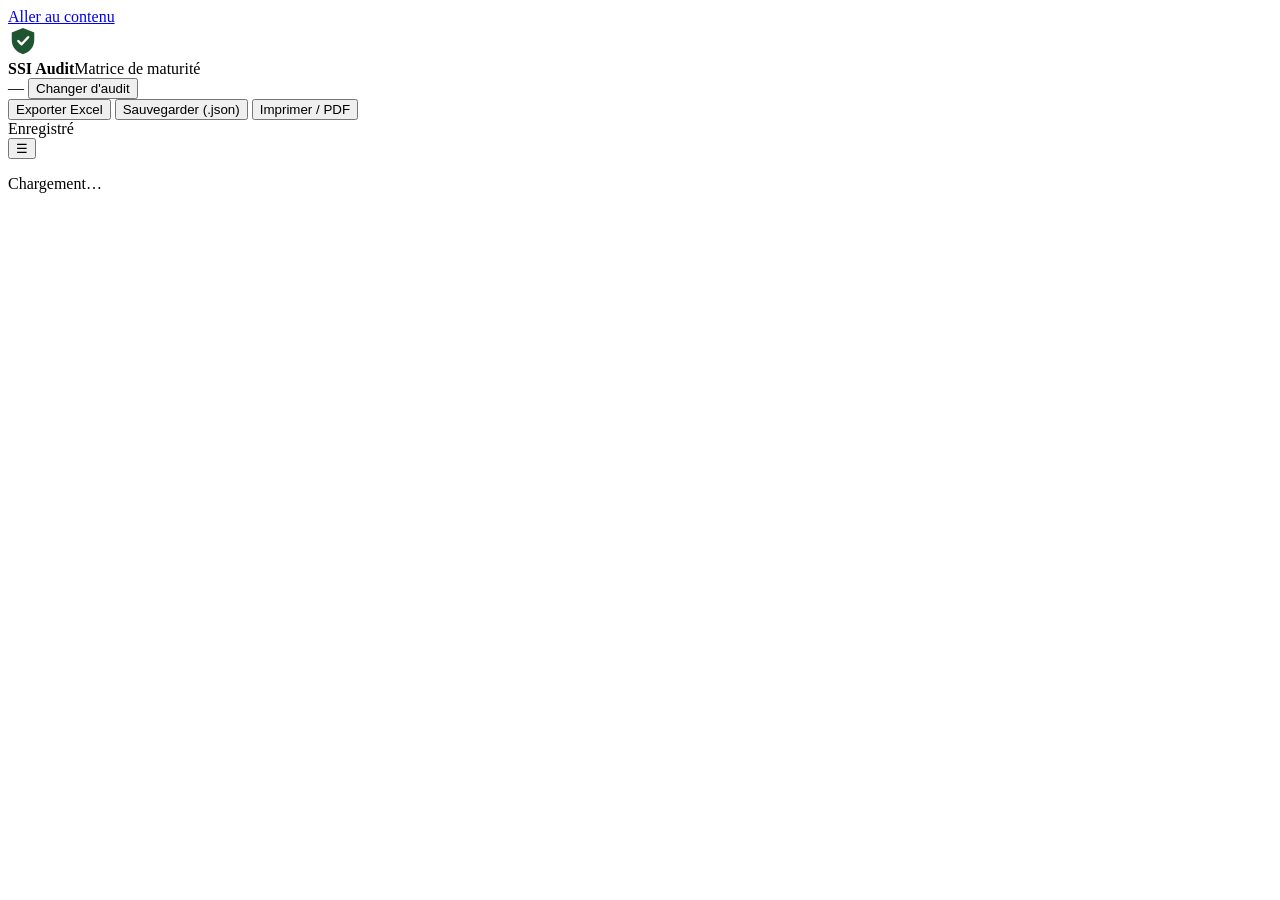
==== index.html @ 277ca310 "Ajout des fichiers contenant l'outil - v1.0" ====
<!DOCTYPE html>
<html lang="fr">
<head>
  <meta charset="utf-8">
  <meta name="viewport" content="width=device-width, initial-scale=1">
  <title>SSI Audit · Matrice de maturité ANSSI / CIS</title>
  <meta name="description" content="Outil d'audit de maturité de la sécurité des systèmes d'information : guide d'hygiène ANSSI, guide CIS Télétravail, échelle COBIT 2019, plan d'action et KPI interactifs.">
  <meta http-equiv="Content-Security-Policy" content="default-src 'self'; script-src 'self'; style-src 'self' 'unsafe-inline'; img-src 'self' data:; connect-src 'self'; font-src 'self'; object-src 'none'; base-uri 'self'; form-action 'self'">
  <meta name="referrer" content="strict-origin-when-cross-origin">
  <link rel="icon" href="assets/img/favicon.svg" type="image/svg+xml">
  <link rel="stylesheet" href="assets/css/style.css">
</head>
<body>
  <a class="skip" href="#main">Aller au contenu</a>
  <aside class="sidebar" aria-label="Navigation principale">
    <div class="brand">
      <svg viewBox="0 0 32 32" width="30" height="30" aria-hidden="true"><path d="M16 2 4 7v8c0 7.5 5.1 13.4 12 15 6.9-1.6 12-7.5 12-15V7z" fill="#1E5631"/><path d="m11 16 3.5 3.5L21.5 12" fill="none" stroke="#fff" stroke-width="2.6" stroke-linecap="round" stroke-linejoin="round"/></svg>
      <div><b>SSI Audit</b><span>Matrice de maturité</span></div>
    </div>
    <div class="current-audit">
      <span id="audit-name">—</span>
      <small id="audit-sub"></small>
      <button class="link" id="btn-audits">Changer d'audit</button>
    </div>
    <nav id="nav"></nav>
    <div class="side-foot">
      <button class="btn block" id="btn-xlsx" data-need-audit>Exporter Excel</button>
      <button class="btn block" id="btn-json" data-need-audit>Sauvegarder (.json)</button>
      <button class="btn block ghost" id="btn-print" data-need-audit>Imprimer / PDF</button>
      <a class="btn block ghost" id="btn-logout" href="login.php?logout=1" hidden>Se déconnecter</a>
      <div class="status"><span id="mode-badge" class="mode"></span><span id="save-state" class="save" data-state="ok">Enregistré</span></div>
    </div>
  </aside>
  <button class="menu-toggle" id="menu-toggle" aria-label="Menu">☰</button>
  <div id="local-banner" class="local-banner" role="note" hidden>
    <span class="lb-ico" aria-hidden="true">🔒</span>
    <p><b>Mode démo : vos données restent dans votre navigateur.</b> Rien n'est envoyé sur Internet. Exportez vos audits en JSON pour les conserver (vider le cache les efface). N'utilisez pas de données réelles sensibles sur un poste partagé.</p>
    <button class="icon-btn" id="lb-close" aria-label="Masquer ce message">✕</button>
  </div>
  <main id="main" class="main" tabindex="-1"><p class="loading">Chargement…</p></main>

  <div id="scrim" class="scrim"></div>
  <aside id="drawer" class="drawer" aria-hidden="true" aria-label="Fiche du point de contrôle"></aside>

  <dialog id="modal" class="modal">
    <div class="modal-head"><h2 id="modal-title"></h2></div>
    <div id="modal-body" class="modal-body"></div>
    <div id="modal-foot" class="modal-foot"></div>
  </dialog>
  <div id="toasts" class="toasts" role="status" aria-live="polite"></div>

  <noscript><p class="noscript">Cette application nécessite JavaScript.</p></noscript>
  <script src="assets/vendor/chart.umd.min.js"></script>
  <script src="assets/data/catalog.js"></script>
  <script src="assets/data/demo-globalgreen.js"></script>
  <script src="assets/data/questions.js"></script>
  <script src="assets/js/calc.js"></script>
  <script src="assets/js/qshared.js"></script>
  <script src="assets/js/xlsx-lite.js"></script>
  <script src="assets/js/store.js"></script>
  <script src="assets/js/app.js"></script>
</body>
</html>
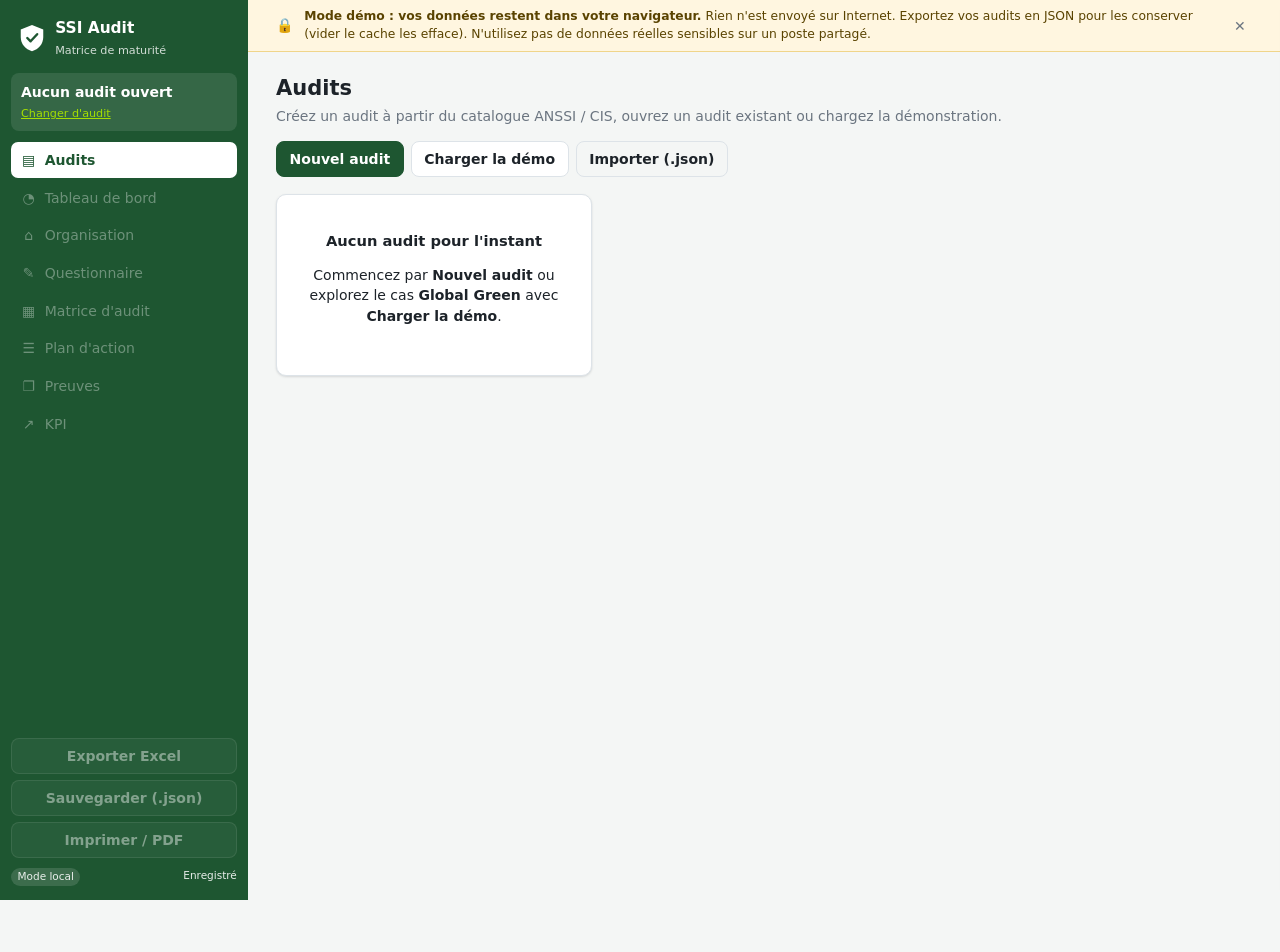
==== commit db3ffb5f: "Démo et catalogue issus de la matrice Global Green v1.3, export au format de la matrice - Démonstrat" ====
--- a/index.html
+++ b/index.html
@@ -51,12 +51,14 @@
 
   <noscript><p class="noscript">Cette application nécessite JavaScript.</p></noscript>
   <script src="assets/vendor/chart.umd.min.js"></script>
+  <script src="assets/data/catalog-data.js"></script>
   <script src="assets/data/catalog.js"></script>
   <script src="assets/data/demo-globalgreen.js"></script>
   <script src="assets/data/questions.js"></script>
   <script src="assets/js/calc.js"></script>
   <script src="assets/js/qshared.js"></script>
   <script src="assets/js/xlsx-lite.js"></script>
+  <script src="assets/js/export-xlsx.js"></script>
   <script src="assets/js/store.js"></script>
   <script src="assets/js/app.js"></script>
 </body>
--- a/assets/css/style.css
+++ b/assets/css/style.css
@@ -0,0 +1,269 @@
+/* SSI Audit — Feuille de style */
+:root {
+  --green: #1E5631; --green-2: #4C9A2A; --green-soft: #E8F1EA; --lime: #A4DE02;
+  --ink: #1D2329; --ink-2: #4A5560; --muted: #6B7580; --line: #DDE3E8; --bg: #F4F6F5; --card: #FFFFFF;
+  --red: #B3261E; --orange: #E07A1F; --yellow: #D4A017; --blue: #2F6690;
+  --radius: 10px; --shadow: 0 1px 2px rgba(16,24,40,.06), 0 1px 3px rgba(16,24,40,.08);
+  --side: 248px;
+  font-family: system-ui, -apple-system, "Segoe UI", Roboto, "Helvetica Neue", Arial, sans-serif;
+  color: var(--ink); font-size: 14px; line-height: 1.45;
+}
+@media (prefers-color-scheme: dark) {
+  :root { --ink: #E6EAED; --ink-2: #B9C2CA; --muted: #8F9AA4; --line: #2D363E; --bg: #12171B; --card: #1A2126; --green-soft: #1C2E22; }
+}
+* { box-sizing: border-box; }
+[hidden] { display: none !important; }
+html, body { margin: 0; background: var(--bg); color: var(--ink); }
+a { color: var(--green-2); }
+h1 { font-size: 1.5rem; margin: 0 0 .2rem; }
+h2 { font-size: 1.05rem; margin: 0 0 .75rem; }
+h3 { font-size: .95rem; margin: 1.2rem 0 .5rem; color: var(--green-2); text-transform: uppercase; letter-spacing: .04em; }
+code { background: var(--green-soft); padding: 0 .3em; border-radius: 4px; }
+.muted { color: var(--muted); }
+.small { font-size: .85em; }
+.block { display: block; }
+.center { text-align: center; }
+.mono { font-family: ui-monospace, SFMono-Regular, Menlo, Consolas, monospace; font-size: .85em; white-space: nowrap; }
+.skip { position: absolute; left: -999px; }
+.skip:focus { left: 8px; top: 8px; z-index: 100; background: var(--card); padding: .5rem 1rem; }
+.loading { color: var(--muted); padding: 2rem; }
+.noscript { padding: 2rem; text-align: center; }
+
+/* Boutons */
+.btn { display: inline-flex; align-items: center; justify-content: center; gap: .35rem; font: inherit; font-weight: 600; padding: .5rem .9rem; border-radius: 8px; border: 1px solid var(--line); background: var(--card); color: var(--ink); cursor: pointer; text-decoration: none; white-space: nowrap; }
+.btn:hover { border-color: var(--green-2); }
+.btn:disabled { opacity: .45; cursor: not-allowed; }
+.btn.primary { background: var(--green); border-color: var(--green); color: #fff; }
+.btn.primary:hover { background: #17452A; }
+.btn.ghost { background: transparent; }
+.btn.danger { color: var(--red); }
+.btn.sm { padding: .3rem .6rem; font-size: .85rem; }
+.btn.block { display: flex; width: 100%; }
+.link { background: none; border: 0; padding: 0; font: inherit; color: var(--green-2); cursor: pointer; text-decoration: underline; text-align: left; }
+.icon-btn { background: none; border: 0; cursor: pointer; color: var(--muted); font-size: 1rem; padding: .25rem .45rem; border-radius: 6px; }
+.icon-btn:hover { background: var(--green-soft); color: var(--red); }
+:focus-visible { outline: 2px solid var(--green-2); outline-offset: 2px; }
+
+/* Mise en page */
+.sidebar { position: fixed; inset: 0 auto 0 0; width: var(--side); background: var(--green); color: #fff; display: flex; flex-direction: column; padding: 1rem .8rem; overflow-y: auto; z-index: 30; }
+.brand { display: flex; gap: .6rem; align-items: center; padding: .2rem .4rem 1rem; }
+.brand svg path:first-child { fill: #fff; }
+.brand svg path:last-child { stroke: var(--green); }
+.brand b { display: block; font-size: 1.1rem; }
+.brand span { font-size: .8rem; opacity: .8; }
+.current-audit { background: rgba(255,255,255,.1); border-radius: 8px; padding: .6rem .7rem; margin-bottom: .8rem; }
+.current-audit span { display: block; font-weight: 700; overflow: hidden; text-overflow: ellipsis; white-space: nowrap; }
+.current-audit small { display: block; opacity: .8; font-size: .8rem; }
+.current-audit .link { color: var(--lime); font-size: .8rem; margin-top: .3rem; }
+#nav { display: flex; flex-direction: column; gap: 2px; }
+#nav a { display: flex; gap: .6rem; align-items: center; color: #fff; text-decoration: none; padding: .55rem .7rem; border-radius: 7px; opacity: .88; }
+#nav a span { width: 1.1rem; text-align: center; }
+#nav a:hover { background: rgba(255,255,255,.1); opacity: 1; }
+#nav a.active { background: #fff; color: var(--green); opacity: 1; font-weight: 700; }
+#nav a.disabled { opacity: .35; pointer-events: none; }
+.side-foot { margin-top: auto; display: flex; flex-direction: column; gap: .4rem; padding-top: 1rem; }
+.side-foot .btn { background: rgba(255,255,255,.1); border-color: rgba(255,255,255,.2); color: #fff; }
+.side-foot .btn:hover { background: rgba(255,255,255,.2); }
+.status { display: flex; justify-content: space-between; font-size: .75rem; margin-top: .3rem; opacity: .9; }
+.mode { background: rgba(255,255,255,.15); padding: .1rem .45rem; border-radius: 99px; }
+.save[data-state=pending] { color: var(--lime); }
+.save[data-state=err] { color: #FFB4AB; }
+.menu-toggle { display: none; }
+.main { margin-left: var(--side); padding: 1.5rem 2rem 3rem; min-height: 100vh; outline: none; max-width: calc(1500px + var(--side)); }
+.local-banner { margin-left: var(--side); display: flex; gap: .8rem; align-items: center; background: #FFF6E0; color: #5A4300; border-bottom: 1px solid #F0D58A; padding: .55rem 2rem; }
+.local-banner p { margin: 0; flex: 1; font-size: .88rem; }
+.local-banner[hidden] { display: none; }
+
+.view-head { display: flex; justify-content: space-between; align-items: flex-end; gap: 1rem; flex-wrap: wrap; margin-bottom: 1.2rem; }
+.view-head p { margin: 0; }
+.actions, .row-actions { display: flex; gap: .5rem; flex-wrap: wrap; }
+.card { background: var(--card); border: 1px solid var(--line); border-radius: var(--radius); padding: 1.1rem 1.2rem; box-shadow: var(--shadow); margin-bottom: 1rem; }
+.card.err { border-color: var(--red); color: var(--red); }
+.card.note, .note { background: var(--green-soft); border-color: transparent; }
+.card-head { display: flex; justify-content: space-between; align-items: center; gap: 1rem; margin-bottom: .6rem; }
+.card-head h2 { margin: 0; }
+.cards { display: grid; grid-template-columns: repeat(auto-fill, minmax(280px, 1fr)); gap: 1rem; }
+.audit-card.current { border-color: var(--green-2); box-shadow: 0 0 0 2px var(--green-soft); }
+.audit-card h2 { margin-bottom: .2rem; }
+.empty { text-align: center; padding: 2.5rem 1.5rem; }
+.empty .steps { text-align: left; max-width: 640px; margin: 1rem auto; }
+.grid2 { display: grid; grid-template-columns: repeat(2, minmax(0, 1fr)); gap: 1rem; }
+.grid2 > .card { margin-bottom: 0; }
+.grid2 + .card, .grid2 + .table-wrap { margin-top: 1rem; }
+.wide { grid-column: 1 / -1; }
+.tiles { display: grid; grid-template-columns: repeat(auto-fit, minmax(170px, 1fr)); gap: 1rem; margin-bottom: 1rem; }
+.tile { background: var(--card); border: 1px solid var(--line); border-left: 4px solid var(--green-2); border-radius: var(--radius); padding: .8rem 1rem; box-shadow: var(--shadow); }
+.tile span { display: block; color: var(--muted); font-size: .8rem; text-transform: uppercase; letter-spacing: .03em; }
+.tile b { display: block; font-size: 1.7rem; margin: .1rem 0; }
+.tile b small { font-size: .9rem; color: var(--muted); font-weight: 400; }
+.tile > small { color: var(--muted); font-size: .8rem; }
+.chart { position: relative; height: 260px; }
+.chart.tall { height: 360px; }
+.chart canvas { cursor: pointer; }
+
+/* Tableaux */
+.table-wrap { overflow-x: auto; }
+.table { width: 100%; border-collapse: collapse; font-size: .9rem; }
+.table th { text-align: left; font-size: .75rem; text-transform: uppercase; letter-spacing: .03em; color: var(--muted); border-bottom: 2px solid var(--line); padding: .5rem .5rem; white-space: nowrap; }
+.table td { border-bottom: 1px solid var(--line); padding: .45rem .5rem; vertical-align: top; }
+.table tr.clickable { cursor: pointer; }
+.table tr.clickable:hover td { background: var(--green-soft); }
+.table tr.excluded td { opacity: .5; }
+.table input, .table select { font: inherit; padding: .25rem .4rem; border: 1px solid var(--line); border-radius: 6px; background: var(--card); color: var(--ink); }
+.table input.full, .table textarea.full { width: 100%; min-width: 160px; font: inherit; }
+.table input.num { width: 6rem; }
+.late { color: var(--red); font-weight: 700; }
+.filters { display: flex; flex-wrap: wrap; gap: .5rem; align-items: center; padding: .7rem .8rem; }
+.filters input, .filters select { font: inherit; padding: .4rem .55rem; border: 1px solid var(--line); border-radius: 7px; background: var(--card); color: var(--ink); }
+.filters input[type=search] { flex: 1; min-width: 180px; }
+.chip { background: var(--green-soft); padding: .2rem .6rem; border-radius: 99px; font-size: .85rem; }
+
+.badge { display: inline-block; padding: .1rem .5rem; border-radius: 99px; font-size: .78rem; font-weight: 700; background: var(--line); color: var(--ink); white-space: nowrap; }
+.b-p1, .b-r-critique { background: var(--red); color: #fff; }
+.b-p2, .b-r-eleve { background: var(--orange); color: #fff; }
+.b-p3, .b-r-moyen { background: var(--yellow); color: #2B2100; }
+.b-ok, .b-r-faible, .b-s-realise, .b-s-fait { background: var(--green-2); color: #fff; }
+.b-non-retenue { background: #BFBFBF; color: #404040; }
+.b-s-en-cours { background: var(--blue); color: #fff; }
+.b-demo, .b-auto { background: var(--green-soft); color: var(--green-2); }
+.b-warn { background: #FCE8C8; color: #7A4100; }
+.b-muted { background: var(--line); color: var(--muted); }
+.lvl { display: inline-flex; width: 1.6rem; height: 1.6rem; align-items: center; justify-content: center; border-radius: 6px; font-weight: 700; color: #fff; }
+.lvl.l0 { background: #B3261E; } .lvl.l1 { background: #E07A1F; } .lvl.l2 { background: #D4A017; }
+.lvl.l3 { background: #7BAE3A; } .lvl.l4 { background: #4C9A2A; } .lvl.l5 { background: #1E5631; }
+
+.heat { border-collapse: separate; border-spacing: 4px; margin: 0 auto; }
+.heat caption { caption-side: bottom; color: var(--muted); font-size: .8rem; padding-top: .4rem; }
+.heat th { font-size: .78rem; color: var(--muted); padding: 0 .4rem; text-align: right; }
+.heat thead th { text-align: center; }
+.heat td { width: 62px; height: 46px; text-align: center; font-weight: 700; font-size: 1.05rem; border-radius: 6px; color: #fff; }
+.heat .h-critique { background: var(--red); } .heat .h-eleve { background: var(--orange); }
+.heat .h-moyen { background: var(--yellow); color: #2B2100; } .heat .h-faible { background: var(--green-2); }
+.heat td.clickable { cursor: pointer; } .heat td.clickable:hover { outline: 3px solid var(--ink); }
+
+/* Formulaires */
+.form label { display: block; font-weight: 600; font-size: .85rem; margin-bottom: .7rem; color: var(--ink-2); }
+.form input:not([type=checkbox]):not([type=radio]), .form select, .form textarea { display: block; width: 100%; margin-top: .25rem; font: inherit; font-weight: 400; color: var(--ink); padding: .5rem .6rem; border: 1px solid var(--line); border-radius: 7px; background: var(--card); }
+.form textarea { resize: vertical; }
+.form fieldset { border: 1px solid var(--line); border-radius: 8px; margin: 0 0 .8rem; padding: .5rem .8rem .3rem; }
+.form fieldset.inline { display: flex; flex-wrap: wrap; gap: .2rem 1rem; }
+.form legend { font-weight: 700; font-size: .8rem; color: var(--muted); padding: 0 .3rem; }
+.form label.check, label.check { display: flex; gap: .45rem; align-items: center; font-weight: 400; margin-bottom: .35rem; }
+.cols2 { display: grid; grid-template-columns: 1fr 1fr; gap: 0 .8rem; }
+.cols3 { display: grid; grid-template-columns: repeat(3, 1fr); gap: 0 .8rem; }
+.info { background: var(--green-soft); border-radius: 8px; padding: .6rem .8rem; margin-bottom: .8rem; }
+.info p { margin: .1rem 0 .5rem; }
+details { margin-bottom: .8rem; }
+summary { cursor: pointer; font-weight: 600; color: var(--green-2); margin-bottom: .5rem; }
+.copy { display: flex; gap: .4rem; margin-top: .25rem; }
+.copy input { flex: 1; font-family: ui-monospace, monospace; font-size: .8rem; }
+.inline-form { display: flex; gap: .3rem; align-items: center; }
+.inline-form input { width: 8.5rem; }
+.inline-form input.num { width: 5.5rem; }
+.meter { height: 8px; background: var(--line); border-radius: 99px; overflow: hidden; min-width: 80px; margin-bottom: .2rem; }
+.meter i { display: block; height: 100%; }
+.meter i.ok { background: var(--green-2); } .meter i.mid { background: var(--yellow); } .meter i.low { background: var(--red); }
+ul.plain { list-style: none; padding: 0; margin: 0 0 1rem; }
+ul.plain li { padding: .2rem 0; }
+.tabs { display: flex; gap: .3rem; flex-wrap: wrap; margin-bottom: 1rem; }
+.tab { font: inherit; border: 1px solid var(--line); background: var(--card); color: var(--ink); padding: .4rem .8rem; border-radius: 99px; cursor: pointer; }
+.tab.active { background: var(--green); color: #fff; border-color: var(--green); }
+
+/* Gantt */
+.gantt { overflow-x: auto; }
+.g-row { display: grid; grid-template-columns: 220px 1fr; min-width: 720px; border-bottom: 1px solid var(--line); }
+.g-label { padding: .45rem .5rem .45rem 0; font-size: .85rem; }
+.g-label small { display: block; color: var(--muted); }
+.g-track { position: relative; min-height: 44px; background-image: linear-gradient(to right, var(--line) 1px, transparent 1px); }
+.g-scale .g-track { min-height: 26px; }
+.g-scale span { position: absolute; top: 4px; font-size: .72rem; color: var(--muted); padding-left: 3px; text-transform: capitalize; }
+.g-bar { position: absolute; top: 10px; height: 24px; background: #CFE3D3; border-radius: 6px; overflow: hidden; }
+.g-bar i { display: block; height: 100%; background: var(--green-2); }
+.g-bar span { position: absolute; inset: 0; display: flex; align-items: center; justify-content: center; font-size: .72rem; font-weight: 700; color: var(--ink); }
+.g-bar.rec { background: repeating-linear-gradient(45deg, #D5E3EF, #D5E3EF 6px, #E7EFF6 6px, #E7EFF6 12px); }
+.g-bar.rec i { background: var(--blue); }
+.g-dot { position: absolute; top: 12px; transform: translateX(-50%); color: var(--blue); font-size: 1rem; }
+.lg-dot { color: var(--blue); }
+.nowrap { white-space: nowrap; }
+.g-milestone { position: absolute; top: 8px; transform: translateX(-50%); color: var(--orange); font-size: 1.3rem; }
+.g-now { position: absolute; top: 0; bottom: 0; border-left: 2px dashed var(--red); }
+.legend { font-size: .8rem; color: var(--muted); display: flex; gap: .5rem; align-items: center; flex-wrap: wrap; }
+.lg-bar { display: inline-block; width: 22px; height: 10px; background: var(--green-2); border-radius: 3px; }
+.lg-bar.rec { background: var(--blue); } .lg-ms { color: var(--orange); }
+.lg-now { display: inline-block; width: 0; height: 12px; border-left: 2px dashed var(--red); }
+
+/* Tiroir */
+.scrim { position: fixed; inset: 0; background: rgba(0,0,0,.35); opacity: 0; pointer-events: none; transition: opacity .2s; z-index: 40; }
+.scrim.show { opacity: 1; pointer-events: auto; }
+.drawer { position: fixed; top: 0; right: 0; bottom: 0; width: min(620px, 100vw); background: var(--card); box-shadow: -8px 0 24px rgba(0,0,0,.15); transform: translateX(105%); transition: transform .22s ease; z-index: 50; display: flex; flex-direction: column; }
+.drawer.open { transform: none; }
+.drawer-head { display: flex; justify-content: space-between; gap: 1rem; padding: 1rem 1.2rem; border-bottom: 1px solid var(--line); }
+.drawer-head h2 { margin: .2rem 0 0; }
+.drawer-body { padding: 1rem 1.2rem 2rem; overflow-y: auto; }
+.calc-box { display: grid; grid-template-columns: repeat(4, 1fr); gap: .5rem; background: var(--green-soft); border-radius: 8px; padding: .7rem; margin-bottom: 1rem; }
+.calc-box div > span { display: block; font-size: .72rem; color: var(--muted); text-transform: uppercase; }
+.calc-box b { font-size: .95rem; }
+
+/* Modale et notifications */
+.modal { border: 0; border-radius: 12px; padding: 0; width: min(560px, calc(100vw - 32px)); box-shadow: 0 20px 50px rgba(0,0,0,.25); background: var(--card); color: var(--ink); }
+.modal::backdrop { background: rgba(0,0,0,.4); }
+.modal-head { padding: 1rem 1.2rem .3rem; }
+.modal-head h2 { margin: 0; }
+.modal-body { padding: .5rem 1.2rem; max-height: 65vh; overflow-y: auto; }
+.modal-foot { display: flex; justify-content: flex-end; gap: .5rem; padding: .8rem 1.2rem 1rem; }
+.toasts { position: fixed; bottom: 1rem; right: 1rem; display: flex; flex-direction: column; gap: .5rem; z-index: 80; }
+.toast { background: var(--ink); color: var(--card); padding: .6rem 1rem; border-radius: 8px; box-shadow: var(--shadow); max-width: 360px; transition: opacity .4s; }
+.toast.err { background: var(--red); color: #fff; }
+.toast.out { opacity: 0; }
+
+/* Page du répondant */
+.q-page { background: var(--bg); }
+.q-top { position: sticky; top: 0; background: var(--green); color: #fff; z-index: 5; }
+.q-brand { display: flex; gap: .6rem; align-items: center; max-width: 760px; margin: 0 auto; padding: .8rem 1rem; }
+.q-brand svg path:first-child { fill: #fff; } .q-brand svg path:last-child { stroke: var(--green); }
+.q-brand b { display: block; } .q-brand span { font-size: .85rem; opacity: .85; }
+.q-progress { height: 5px; background: rgba(255,255,255,.2); }
+.q-progress i { display: block; height: 100%; width: 0; background: var(--lime); transition: width .25s; }
+.q-main { max-width: 760px; margin: 0 auto; padding: 1.5rem 1rem 3rem; outline: none; }
+.q-card { background: var(--card); border: 1px solid var(--line); border-radius: 14px; padding: 1.5rem; box-shadow: var(--shadow); }
+.q-card h1 { margin-bottom: .8rem; }
+.q-question { font-size: 1.3rem; }
+.q-scale { display: flex; flex-direction: column; gap: .45rem; margin: 1rem 0; }
+.q-opt { display: flex; gap: .6rem; align-items: center; border: 1px solid var(--line); border-radius: 10px; padding: .7rem .9rem; cursor: pointer; background: var(--card); }
+.q-opt:hover { border-color: var(--green-2); }
+.q-opt.sel { border-color: var(--green); background: var(--green-soft); font-weight: 600; }
+.q-opt.alt { border-style: dashed; color: var(--ink-2); }
+.q-opt input { accent-color: var(--green); }
+.q-card textarea { width: 100%; font: inherit; padding: .5rem; border: 1px solid var(--line); border-radius: 8px; background: var(--card); color: var(--ink); }
+.q-nav { display: flex; justify-content: space-between; gap: .5rem; flex-wrap: wrap; margin-top: 1rem; }
+.q-review { padding-left: 1.2rem; }
+.q-review li { margin-bottom: .5rem; }
+.q-review li span { display: block; font-size: .88rem; }
+.label.big, .check.big { font-size: 1rem; padding: .3rem 0; }
+
+/* Connexion */
+.login-page { display: flex; align-items: center; justify-content: center; min-height: 100vh; }
+.login { width: min(380px, calc(100vw - 32px)); text-align: center; }
+.login .form { text-align: left; margin-top: 1rem; }
+.err { color: var(--red); }
+
+/* Petits écrans */
+@media (max-width: 1100px) { .grid2 { grid-template-columns: 1fr; } }
+@media (max-width: 860px) {
+  .sidebar { transform: translateX(-100%); transition: transform .2s; }
+  body.nav-open .sidebar { transform: none; box-shadow: 8px 0 24px rgba(0,0,0,.2); }
+  .menu-toggle { display: block; position: fixed; top: .6rem; left: .6rem; z-index: 35; background: var(--green); color: #fff; border: 0; border-radius: 8px; font-size: 1.2rem; padding: .35rem .65rem; cursor: pointer; }
+  .main { margin-left: 0; padding: 3.4rem 1rem 2rem; }
+  .local-banner { margin-left: 0; padding: .5rem 1rem .5rem 3.5rem; }
+  .cols2, .cols3 { grid-template-columns: 1fr; }
+  .calc-box { grid-template-columns: repeat(2, 1fr); }
+}
+
+/* Impression */
+@media print {
+  .sidebar, .menu-toggle, .local-banner, .drawer, .scrim, .toasts, .actions, .row-actions, .filters, .icon-btn, .btn { display: none !important; }
+  .main { margin: 0; padding: 0; }
+  .card, .tile { box-shadow: none; break-inside: avoid; }
+  .grid2 { grid-template-columns: 1fr 1fr; }
+  body { background: #fff; }
+}
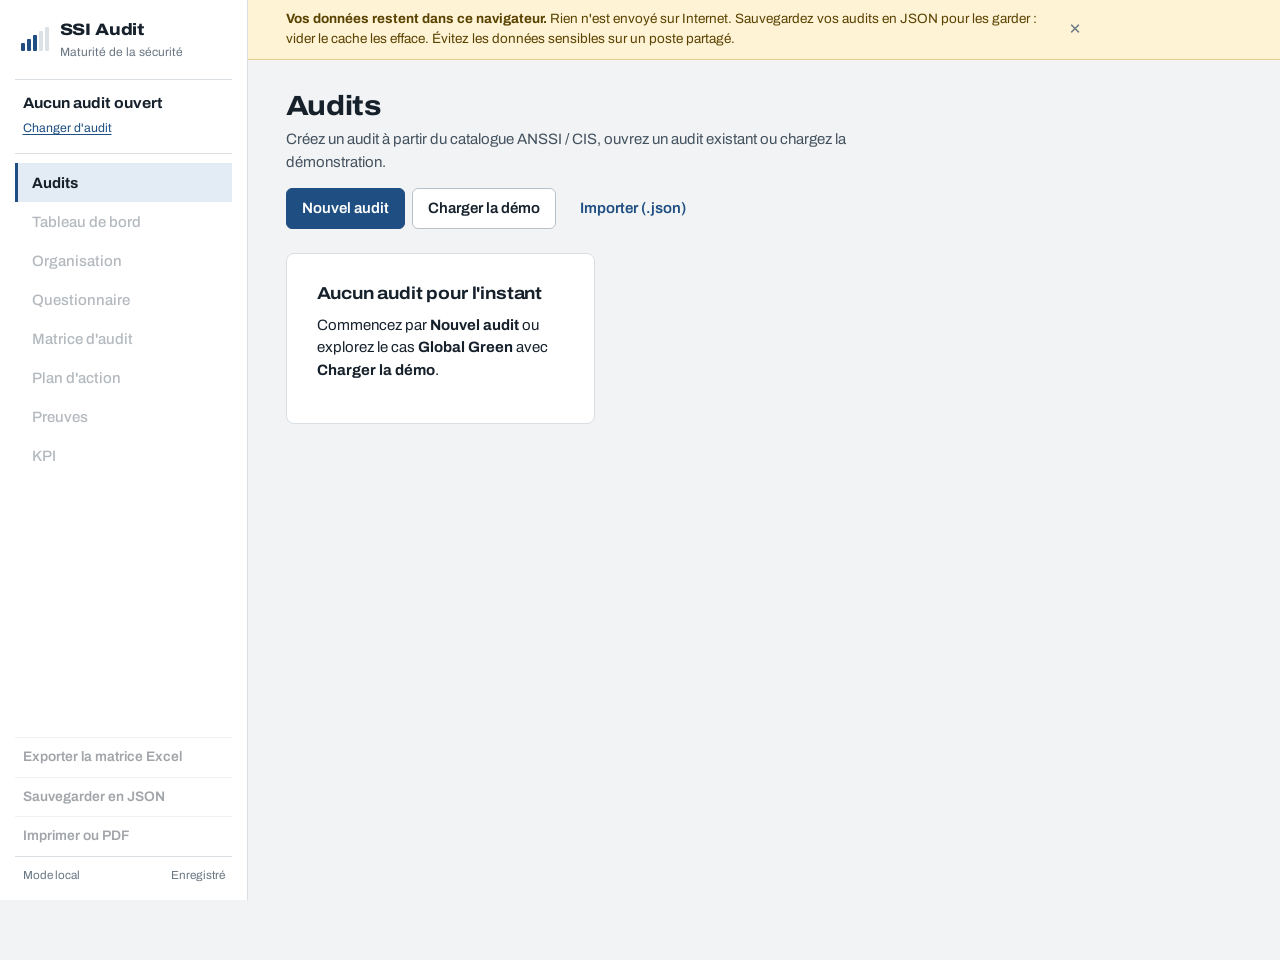
==== commit 515c2234: "Refonte visuelle : identité autour de l'échelle de maturité COBIT - Escalier de maturité (5 marches," ====
--- a/index.html
+++ b/index.html
@@ -8,14 +8,20 @@
   <meta http-equiv="Content-Security-Policy" content="default-src 'self'; script-src 'self'; style-src 'self' 'unsafe-inline'; img-src 'self' data:; connect-src 'self'; font-src 'self'; object-src 'none'; base-uri 'self'; form-action 'self'">
   <meta name="referrer" content="strict-origin-when-cross-origin">
   <link rel="icon" href="assets/img/favicon.svg" type="image/svg+xml">
+  <link rel="preload" href="assets/fonts/archivo-latin.woff2" as="font" type="font/woff2" crossorigin>
   <link rel="stylesheet" href="assets/css/style.css">
 </head>
 <body>
   <a class="skip" href="#main">Aller au contenu</a>
-  <aside class="sidebar" aria-label="Navigation principale">
+  <header class="topbar">
+    <button class="topbar-menu" id="menu-toggle" aria-label="Ouvrir le menu" aria-controls="sidebar" aria-expanded="false"><span></span><span></span><span></span></button>
+    <div class="topbar-title"><b id="top-audit">SSI Audit</b><small id="top-view"></small></div>
+    <span id="top-save" class="save" data-state="ok" aria-hidden="true"></span>
+  </header>
+  <aside class="sidebar" id="sidebar" aria-label="Navigation principale">
     <div class="brand">
-      <svg viewBox="0 0 32 32" width="30" height="30" aria-hidden="true"><path d="M16 2 4 7v8c0 7.5 5.1 13.4 12 15 6.9-1.6 12-7.5 12-15V7z" fill="#1E5631"/><path d="m11 16 3.5 3.5L21.5 12" fill="none" stroke="#fff" stroke-width="2.6" stroke-linecap="round" stroke-linejoin="round"/></svg>
-      <div><b>SSI Audit</b><span>Matrice de maturité</span></div>
+      <svg class="mark" viewBox="0 0 28 24" width="28" height="24" aria-hidden="true"><rect x="0" y="16" width="4" height="8" rx="1"/><rect x="6" y="12" width="4" height="12" rx="1"/><rect x="12" y="8" width="4" height="16" rx="1"/><rect x="18" y="4" width="4" height="20" rx="1" class="mark-off"/><rect x="24" y="0" width="4" height="24" rx="1" class="mark-off"/></svg>
+      <div><b>SSI Audit</b><span>Maturité de la sécurité</span></div>
     </div>
     <div class="current-audit">
       <span id="audit-name">—</span>
@@ -24,17 +30,15 @@
     </div>
     <nav id="nav"></nav>
     <div class="side-foot">
-      <button class="btn block" id="btn-xlsx" data-need-audit>Exporter Excel</button>
-      <button class="btn block" id="btn-json" data-need-audit>Sauvegarder (.json)</button>
-      <button class="btn block ghost" id="btn-print" data-need-audit>Imprimer / PDF</button>
-      <a class="btn block ghost" id="btn-logout" href="login.php?logout=1" hidden>Se déconnecter</a>
+      <button class="side-action" id="btn-xlsx" data-need-audit>Exporter la matrice Excel</button>
+      <button class="side-action" id="btn-json" data-need-audit>Sauvegarder en JSON</button>
+      <button class="side-action" id="btn-print" data-need-audit>Imprimer ou PDF</button>
+      <a class="side-action" id="btn-logout" href="login.php?logout=1" hidden>Se déconnecter</a>
       <div class="status"><span id="mode-badge" class="mode"></span><span id="save-state" class="save" data-state="ok">Enregistré</span></div>
     </div>
   </aside>
-  <button class="menu-toggle" id="menu-toggle" aria-label="Menu">☰</button>
   <div id="local-banner" class="local-banner" role="note" hidden>
-    <span class="lb-ico" aria-hidden="true">🔒</span>
-    <p><b>Mode démo : vos données restent dans votre navigateur.</b> Rien n'est envoyé sur Internet. Exportez vos audits en JSON pour les conserver (vider le cache les efface). N'utilisez pas de données réelles sensibles sur un poste partagé.</p>
+    <p><b>Vos données restent dans ce navigateur.</b> Rien n'est envoyé sur Internet. Sauvegardez vos audits en JSON pour les garder : vider le cache les efface. Évitez les données sensibles sur un poste partagé.</p>
     <button class="icon-btn" id="lb-close" aria-label="Masquer ce message">✕</button>
   </div>
   <main id="main" class="main" tabindex="-1"><p class="loading">Chargement…</p></main>
--- a/assets/css/style.css
+++ b/assets/css/style.css
@@ -1,269 +1,468 @@
-/* SSI Audit — Feuille de style */
+/* SSI Audit — Feuille de style
+ * Identité : l'échelle de maturité COBIT (0 à 5) sert de fil conducteur visuel (« escalier » de 5 marches).
+ * Typographie : Archivo (variable, graisse et largeur), auto-hébergée — titres élargis, données condensées. */
+
+@font-face {
+  font-family: 'Archivo';
+  font-style: normal; font-display: swap; font-weight: 100 900; font-stretch: 62% 125%;
+  src: url(../fonts/archivo-latin.woff2) format('woff2-variations'), url(../fonts/archivo-latin.woff2) format('woff2');
+  unicode-range: U+0000-00FF, U+0131, U+0152-0153, U+02BB-02BC, U+02C6, U+02DA, U+02DC, U+0304, U+0308, U+0329, U+2000-206F, U+20AC, U+2122, U+2191, U+2193, U+2212, U+2215, U+FEFF, U+FFFD;
+}
+@font-face {
+  font-family: 'Archivo';
+  font-style: normal; font-display: swap; font-weight: 100 900; font-stretch: 62% 125%;
+  src: url(../fonts/archivo-latin-ext.woff2) format('woff2-variations'), url(../fonts/archivo-latin-ext.woff2) format('woff2');
+  unicode-range: U+0100-02BA, U+02BD-02C5, U+02C7-02CC, U+02CE-02D7, U+02DD-02FF, U+0304, U+0308, U+0329, U+1D00-1DBF, U+1E00-1E9F, U+1EF2-1EFF, U+2020, U+20A0-20AB, U+20AD-20C0, U+2113, U+2C60-2C7F, U+A720-A7FF;
+}
+
 :root {
-  --green: #1E5631; --green-2: #4C9A2A; --green-soft: #E8F1EA; --lime: #A4DE02;
-  --ink: #1D2329; --ink-2: #4A5560; --muted: #6B7580; --line: #DDE3E8; --bg: #F4F6F5; --card: #FFFFFF;
-  --red: #B3261E; --orange: #E07A1F; --yellow: #D4A017; --blue: #2F6690;
-  --radius: 10px; --shadow: 0 1px 2px rgba(16,24,40,.06), 0 1px 3px rgba(16,24,40,.08);
+  /* Couleurs de base */
+  --ink: #16212C;        /* encre : texte principal */
+  --ink-2: #44525F;      /* texte secondaire */
+  --muted: #6A7783;
+  --paper: #F1F3F4;      /* fond : papier gris froid */
+  --surface: #FFFFFF;
+  --line: #D9DEE2;
+  --line-strong: #B9C1C8;
+  --steel: #1F4F82;      /* actions, navigation active */
+  --steel-soft: #E3ECF5;
+  /* Rampe de maturité COBIT 0 → 5 */
+  --m0: #C0392B; --m1: #DD7A2E; --m2: #E3B23C; --m3: #7DAA4C; --m4: #2E8B6E; --m5: #1F6680;
+  --m-off: #DCE1E5;
+  /* Risque */
+  --r-crit: #B42318; --r-high: #DD6B20; --r-mid: #E3B23C; --r-low: #4E9A5B;
+  /* Composants */
+  --bar: #CFE0D6; --bar-ink: #16212C; --bar-rec-1: #D6E3EF; --bar-rec-2: #E8EFF6;
+  --banner-bg: #FFF3D6; --banner-ink: #5A4300; --banner-line: #EBD08D; --warn-bg: #FCE8C8; --warn-ink: #7A4100;
+  --grid: rgba(22,33,44,.09);
+  --input-bg: #FFFFFF;
   --side: 248px;
-  font-family: system-ui, -apple-system, "Segoe UI", Roboto, "Helvetica Neue", Arial, sans-serif;
-  color: var(--ink); font-size: 14px; line-height: 1.45;
+  --radius-panel: 8px; --radius-ctl: 6px; --radius-chip: 4px;
+  font-family: 'Archivo', system-ui, -apple-system, 'Segoe UI', Roboto, Arial, sans-serif;
+  font-size: 15px; line-height: 1.5; color: var(--ink);
+  font-feature-settings: 'kern' 1;
 }
 @media (prefers-color-scheme: dark) {
-  :root { --ink: #E6EAED; --ink-2: #B9C2CA; --muted: #8F9AA4; --line: #2D363E; --bg: #12171B; --card: #1A2126; --green-soft: #1C2E22; }
-}
-* { box-sizing: border-box; }
+  :root {
+    --ink: #E4E9ED; --ink-2: #B4BEC7; --muted: #8C98A3; --paper: #0F1519; --surface: #171F25;
+    --line: #29333B; --line-strong: #3A4650; --steel: #7FB0E6; --steel-soft: #1B2A38;
+    --m-off: #2B353D; --input-bg: #121A1F;
+    --bar: #24402F; --bar-ink: #E4E9ED; --bar-rec-1: #1E3244; --bar-rec-2: #27405A;
+    --banner-bg: #2E2611; --banner-ink: #EAD8A2; --banner-line: #4A3D1A; --warn-bg: #3D2C14; --warn-ink: #F2C98E;
+    --grid: rgba(228,233,237,.10);
+  }
+}
+
+*, *::before, *::after { box-sizing: border-box; }
 [hidden] { display: none !important; }
-html, body { margin: 0; background: var(--bg); color: var(--ink); }
-a { color: var(--green-2); }
-h1 { font-size: 1.5rem; margin: 0 0 .2rem; }
-h2 { font-size: 1.05rem; margin: 0 0 .75rem; }
-h3 { font-size: .95rem; margin: 1.2rem 0 .5rem; color: var(--green-2); text-transform: uppercase; letter-spacing: .04em; }
-code { background: var(--green-soft); padding: 0 .3em; border-radius: 4px; }
+html { -webkit-text-size-adjust: 100%; }
+html, body { margin: 0; background: var(--paper); color: var(--ink); }
+body { min-height: 100vh; }
+a { color: var(--steel); text-underline-offset: 2px; }
+button, input, select, textarea { font: inherit; color: inherit; }
+:focus-visible { outline: 2px solid var(--steel); outline-offset: 2px; }
+
+/* Échelle typographique (rapport 1,25) */
+h1, h2, h3 { font-stretch: 112%; letter-spacing: -.01em; line-height: 1.2; margin: 0; }
+h1 { font-size: 1.85rem; font-weight: 750; }
+h2 { font-size: 1.15rem; font-weight: 700; }
+h3 { font-size: .95rem; font-weight: 700; color: var(--ink-2); margin: 1.6rem 0 .6rem; }
+p { margin: 0 0 .8rem; }
 .muted { color: var(--muted); }
 .small { font-size: .85em; }
 .block { display: block; }
 .center { text-align: center; }
-.mono { font-family: ui-monospace, SFMono-Regular, Menlo, Consolas, monospace; font-size: .85em; white-space: nowrap; }
+.nowrap { white-space: nowrap; }
+.mono, .ref { font-stretch: 82%; font-weight: 600; font-variant-numeric: tabular-nums; white-space: nowrap; color: var(--ink-2); letter-spacing: .01em; }
 .skip { position: absolute; left: -999px; }
-.skip:focus { left: 8px; top: 8px; z-index: 100; background: var(--card); padding: .5rem 1rem; }
-.loading { color: var(--muted); padding: 2rem; }
-.noscript { padding: 2rem; text-align: center; }
-
-/* Boutons */
-.btn { display: inline-flex; align-items: center; justify-content: center; gap: .35rem; font: inherit; font-weight: 600; padding: .5rem .9rem; border-radius: 8px; border: 1px solid var(--line); background: var(--card); color: var(--ink); cursor: pointer; text-decoration: none; white-space: nowrap; }
-.btn:hover { border-color: var(--green-2); }
+.skip:focus { left: 8px; top: 8px; z-index: 100; background: var(--surface); padding: .5rem 1rem; }
+.loading, .noscript { color: var(--muted); padding: 2rem; }
+code { font-stretch: 85%; background: var(--steel-soft); padding: 0 .3em; border-radius: var(--radius-chip); }
+
+/* ---------- Boutons ---------- */
+.btn {
+  display: inline-flex; align-items: center; justify-content: center; gap: .4rem;
+  font-weight: 600; padding: .55rem 1rem; min-height: 2.5rem; border-radius: var(--radius-ctl);
+  border: 1px solid var(--line-strong); background: var(--surface); color: var(--ink);
+  cursor: pointer; text-decoration: none; white-space: nowrap; transition: background-color .12s, border-color .12s;
+}
+.btn:hover { border-color: var(--ink-2); }
 .btn:disabled { opacity: .45; cursor: not-allowed; }
-.btn.primary { background: var(--green); border-color: var(--green); color: #fff; }
-.btn.primary:hover { background: #17452A; }
-.btn.ghost { background: transparent; }
-.btn.danger { color: var(--red); }
-.btn.sm { padding: .3rem .6rem; font-size: .85rem; }
+.btn.primary { background: var(--steel); border-color: var(--steel); color: #fff; }
+.btn.primary:hover { filter: brightness(1.08); }
+@media (prefers-color-scheme: dark) { .btn.primary { color: #0F1519; } }
+.btn.ghost { background: transparent; border-color: transparent; color: var(--steel); }
+.btn.ghost:hover { background: var(--steel-soft); }
+.btn.danger { color: var(--r-crit); }
+.btn.sm { padding: .3rem .65rem; min-height: 2rem; font-size: .88rem; }
 .btn.block { display: flex; width: 100%; }
-.link { background: none; border: 0; padding: 0; font: inherit; color: var(--green-2); cursor: pointer; text-decoration: underline; text-align: left; }
-.icon-btn { background: none; border: 0; cursor: pointer; color: var(--muted); font-size: 1rem; padding: .25rem .45rem; border-radius: 6px; }
-.icon-btn:hover { background: var(--green-soft); color: var(--red); }
-:focus-visible { outline: 2px solid var(--green-2); outline-offset: 2px; }
-
-/* Mise en page */
-.sidebar { position: fixed; inset: 0 auto 0 0; width: var(--side); background: var(--green); color: #fff; display: flex; flex-direction: column; padding: 1rem .8rem; overflow-y: auto; z-index: 30; }
-.brand { display: flex; gap: .6rem; align-items: center; padding: .2rem .4rem 1rem; }
-.brand svg path:first-child { fill: #fff; }
-.brand svg path:last-child { stroke: var(--green); }
-.brand b { display: block; font-size: 1.1rem; }
-.brand span { font-size: .8rem; opacity: .8; }
-.current-audit { background: rgba(255,255,255,.1); border-radius: 8px; padding: .6rem .7rem; margin-bottom: .8rem; }
-.current-audit span { display: block; font-weight: 700; overflow: hidden; text-overflow: ellipsis; white-space: nowrap; }
-.current-audit small { display: block; opacity: .8; font-size: .8rem; }
-.current-audit .link { color: var(--lime); font-size: .8rem; margin-top: .3rem; }
-#nav { display: flex; flex-direction: column; gap: 2px; }
-#nav a { display: flex; gap: .6rem; align-items: center; color: #fff; text-decoration: none; padding: .55rem .7rem; border-radius: 7px; opacity: .88; }
-#nav a span { width: 1.1rem; text-align: center; }
-#nav a:hover { background: rgba(255,255,255,.1); opacity: 1; }
-#nav a.active { background: #fff; color: var(--green); opacity: 1; font-weight: 700; }
-#nav a.disabled { opacity: .35; pointer-events: none; }
-.side-foot { margin-top: auto; display: flex; flex-direction: column; gap: .4rem; padding-top: 1rem; }
-.side-foot .btn { background: rgba(255,255,255,.1); border-color: rgba(255,255,255,.2); color: #fff; }
-.side-foot .btn:hover { background: rgba(255,255,255,.2); }
-.status { display: flex; justify-content: space-between; font-size: .75rem; margin-top: .3rem; opacity: .9; }
-.mode { background: rgba(255,255,255,.15); padding: .1rem .45rem; border-radius: 99px; }
-.save[data-state=pending] { color: var(--lime); }
-.save[data-state=err] { color: #FFB4AB; }
-.menu-toggle { display: none; }
-.main { margin-left: var(--side); padding: 1.5rem 2rem 3rem; min-height: 100vh; outline: none; max-width: calc(1500px + var(--side)); }
-.local-banner { margin-left: var(--side); display: flex; gap: .8rem; align-items: center; background: #FFF6E0; color: #5A4300; border-bottom: 1px solid #F0D58A; padding: .55rem 2rem; }
-.local-banner p { margin: 0; flex: 1; font-size: .88rem; }
-.local-banner[hidden] { display: none; }
-
-.view-head { display: flex; justify-content: space-between; align-items: flex-end; gap: 1rem; flex-wrap: wrap; margin-bottom: 1.2rem; }
-.view-head p { margin: 0; }
-.actions, .row-actions { display: flex; gap: .5rem; flex-wrap: wrap; }
-.card { background: var(--card); border: 1px solid var(--line); border-radius: var(--radius); padding: 1.1rem 1.2rem; box-shadow: var(--shadow); margin-bottom: 1rem; }
-.card.err { border-color: var(--red); color: var(--red); }
-.card.note, .note { background: var(--green-soft); border-color: transparent; }
-.card-head { display: flex; justify-content: space-between; align-items: center; gap: 1rem; margin-bottom: .6rem; }
+.link { background: none; border: 0; padding: 0; color: var(--steel); cursor: pointer; text-decoration: underline; text-underline-offset: 2px; text-align: left; }
+.icon-btn { background: none; border: 0; cursor: pointer; color: var(--muted); font-size: 1rem; line-height: 1; padding: .45rem .55rem; border-radius: var(--radius-ctl); }
+.icon-btn:hover { background: var(--steel-soft); color: var(--r-crit); }
+
+/* ---------- Charpente ---------- */
+.topbar { display: none; }
+.sidebar {
+  position: fixed; inset: 0 auto 0 0; width: var(--side); z-index: 30;
+  display: flex; flex-direction: column; padding: 1.2rem 1rem 1rem;
+  background: var(--surface); border-right: 1px solid var(--line); overflow-y: auto;
+}
+.brand { display: flex; gap: .7rem; align-items: center; padding: 0 .4rem 1.2rem; }
+.mark rect { fill: var(--steel); }
+.mark .mark-off { fill: var(--m-off); }
+.brand b { display: block; font-size: 1.1rem; font-stretch: 115%; font-weight: 800; letter-spacing: -.01em; }
+.brand span { display: block; font-size: .8rem; color: var(--muted); }
+.current-audit { padding: .8rem .5rem 1rem; margin-bottom: .6rem; border-top: 1px solid var(--line); border-bottom: 1px solid var(--line); }
+.current-audit span { display: block; font-weight: 700; font-stretch: 105%; overflow: hidden; text-overflow: ellipsis; white-space: nowrap; }
+.current-audit small { display: block; color: var(--muted); font-size: .82rem; }
+.current-audit .link { font-size: .82rem; margin-top: .3rem; }
+#nav { display: flex; flex-direction: column; }
+#nav a {
+  display: block; color: var(--ink-2); text-decoration: none; padding: .55rem .6rem .55rem .9rem;
+  border-left: 3px solid transparent; font-weight: 500;
+}
+#nav a:hover { color: var(--ink); background: var(--paper); }
+#nav a.active { color: var(--ink); border-left-color: var(--steel); font-weight: 700; background: var(--steel-soft); }
+#nav a.disabled { opacity: .4; pointer-events: none; }
+#nav a span { display: none; }
+.side-foot { margin-top: auto; padding-top: 1.2rem; display: flex; flex-direction: column; }
+.side-action {
+  display: block; width: 100%; text-align: left; background: none; border: 0; border-top: 1px solid var(--line);
+  padding: .6rem .5rem; color: var(--ink); font-weight: 600; cursor: pointer; text-decoration: none; font-size: .92rem;
+}
+.side-action:hover { color: var(--steel); }
+.side-action:disabled { opacity: .4; cursor: not-allowed; }
+.status { display: flex; justify-content: space-between; align-items: center; gap: .5rem; font-size: .78rem; padding: .7rem .5rem 0; border-top: 1px solid var(--line); color: var(--muted); }
+.save[data-state=pending] { color: var(--m1); }
+.save[data-state=err] { color: var(--r-crit); font-weight: 700; }
+.main { margin-left: var(--side); padding: 2rem 2.5rem 4rem; min-height: 100vh; outline: none; max-width: calc(1440px + var(--side)); }
+.local-banner { margin-left: var(--side); display: flex; gap: 1rem; align-items: center; background: var(--banner-bg); color: var(--banner-ink); border-bottom: 1px solid var(--banner-line); padding: .6rem 2.5rem; }
+.local-banner p { margin: 0; flex: 1; font-size: .9rem; max-width: 95ch; }
+
+.view-head { display: flex; justify-content: space-between; align-items: flex-end; gap: 1rem 2rem; flex-wrap: wrap; margin-bottom: 1.6rem; }
+.view-head p { margin: .35rem 0 0; color: var(--ink-2); max-width: 70ch; }
+.actions, .row-actions { display: flex; gap: .5rem; flex-wrap: wrap; align-items: center; }
+
+/* Panneaux : plats, filet fin, titre de section */
+.card { background: var(--surface); border: 1px solid var(--line); border-radius: var(--radius-panel); padding: 1.25rem 1.4rem; margin-bottom: 1.25rem; }
+.card > h2, .card-head h2 { margin-bottom: .9rem; }
+.card.err { border-color: var(--r-crit); color: var(--r-crit); }
+.card.note, .note { background: var(--steel-soft); border-color: transparent; }
+.card-head { display: flex; justify-content: space-between; align-items: center; gap: 1rem; flex-wrap: wrap; margin-bottom: .9rem; }
 .card-head h2 { margin: 0; }
-.cards { display: grid; grid-template-columns: repeat(auto-fill, minmax(280px, 1fr)); gap: 1rem; }
-.audit-card.current { border-color: var(--green-2); box-shadow: 0 0 0 2px var(--green-soft); }
-.audit-card h2 { margin-bottom: .2rem; }
-.empty { text-align: center; padding: 2.5rem 1.5rem; }
-.empty .steps { text-align: left; max-width: 640px; margin: 1rem auto; }
-.grid2 { display: grid; grid-template-columns: repeat(2, minmax(0, 1fr)); gap: 1rem; }
+.cards { display: grid; grid-template-columns: repeat(auto-fill, minmax(300px, 1fr)); gap: 1rem; }
+.audit-card { display: flex; flex-direction: column; gap: .2rem; }
+.audit-card h2 { font-size: 1.2rem; }
+.audit-card .row-actions { margin-top: auto; padding-top: .9rem; }
+.audit-card.current { border-color: var(--steel); box-shadow: inset 3px 0 0 var(--steel); }
+.empty { text-align: left; padding: 2rem; }
+.empty h2 { margin-bottom: .6rem; }
+.empty p, .empty li { max-width: 70ch; }
+.steps { padding-left: 1.3rem; margin: 1rem 0; }
+.steps li { margin-bottom: .5rem; }
+.grid2 { display: grid; grid-template-columns: repeat(2, minmax(0, 1fr)); gap: 1.25rem; }
 .grid2 > .card { margin-bottom: 0; }
-.grid2 + .card, .grid2 + .table-wrap { margin-top: 1rem; }
+.grid2 > *, .cards > * { min-width: 0; }
+.grid2 + .card, .grid2 + .table-wrap, .card + .grid2, .lead + .grid2 { margin-top: 1.25rem; }
 .wide { grid-column: 1 / -1; }
-.tiles { display: grid; grid-template-columns: repeat(auto-fit, minmax(170px, 1fr)); gap: 1rem; margin-bottom: 1rem; }
-.tile { background: var(--card); border: 1px solid var(--line); border-left: 4px solid var(--green-2); border-radius: var(--radius); padding: .8rem 1rem; box-shadow: var(--shadow); }
-.tile span { display: block; color: var(--muted); font-size: .8rem; text-transform: uppercase; letter-spacing: .03em; }
-.tile b { display: block; font-size: 1.7rem; margin: .1rem 0; }
-.tile b small { font-size: .9rem; color: var(--muted); font-weight: 400; }
-.tile > small { color: var(--muted); font-size: .8rem; }
-.chart { position: relative; height: 260px; }
+
+/* ---------- Escalier de maturité (élément signature) ---------- */
+.stair { display: inline-flex; align-items: flex-end; gap: 2px; height: 18px; vertical-align: middle; --c: var(--m0); }
+.stair i { display: block; width: 6px; border-radius: 1.5px; background: var(--m-off); position: relative; }
+.stair i:nth-child(1) { height: 30%; } .stair i:nth-child(2) { height: 47%; } .stair i:nth-child(3) { height: 64%; }
+.stair i:nth-child(4) { height: 82%; } .stair i:nth-child(5) { height: 100%; }
+.stair i.on { background: var(--c); }
+.stair i.part { background: linear-gradient(to top, var(--c) calc(var(--f) * 100%), var(--m-off) calc(var(--f) * 100%)); }
+.stair i.tgt { box-shadow: inset 0 2px 0 var(--ink); }
+.stair i.tgt.on, .stair i.tgt.part { box-shadow: inset 0 2px 0 rgba(0,0,0,.55); }
+.stair.l0 { --c: var(--m0); } .stair.l1 { --c: var(--m1); } .stair.l2 { --c: var(--m2); }
+.stair.l3 { --c: var(--m3); } .stair.l4 { --c: var(--m4); } .stair.l5 { --c: var(--m5); }
+.stair.lg { height: 64px; gap: 5px; }
+.stair.lg i { width: 22px; border-radius: 3px; }
+.stair.lg i.tgt { box-shadow: inset 0 4px 0 var(--ink); }
+.stair.md { height: 26px; gap: 3px; }
+.stair.md i { width: 9px; }
+.lvl-cell { display: inline-flex; align-items: center; gap: .55rem; white-space: nowrap; }
+.lvl-cell b { font-stretch: 85%; font-variant-numeric: tabular-nums; font-weight: 700; }
+.lvl-cell small { color: var(--muted); font-stretch: 85%; }
+@media (prefers-reduced-motion: no-preference) {
+  .lead .stair.lg i { transform-origin: bottom; animation: rise .5s cubic-bezier(.2,.7,.2,1) both; }
+  .lead .stair.lg i:nth-child(2) { animation-delay: .06s; } .lead .stair.lg i:nth-child(3) { animation-delay: .12s; }
+  .lead .stair.lg i:nth-child(4) { animation-delay: .18s; } .lead .stair.lg i:nth-child(5) { animation-delay: .24s; }
+  @keyframes rise { from { transform: scaleY(0); } to { transform: scaleY(1); } }
+}
+
+/* ---------- Tableau de bord ---------- */
+.lead { display: grid; grid-template-columns: auto minmax(0, 1fr); gap: 1.4rem 2.5rem; align-items: center; background: var(--surface); border: 1px solid var(--line); border-radius: var(--radius-panel); padding: 1.6rem 1.8rem; }
+.lead-score { display: flex; align-items: flex-end; gap: 1.2rem; }
+.lead-n { margin: 0; line-height: 1; }
+.lead-n b { display: block; font-size: 3.4rem; font-weight: 800; font-stretch: 78%; font-variant-numeric: tabular-nums; letter-spacing: -.02em; }
+.lead-n span { display: block; color: var(--muted); font-size: .9rem; margin-top: .35rem; }
+.lead-text { font-size: 1.12rem; line-height: 1.55; max-width: 62ch; margin: 0; }
+.lead-text strong { font-weight: 700; }
+.facts { grid-column: 1 / -1; display: grid; grid-template-columns: repeat(4, minmax(0, 1fr)); margin: 0; border-top: 1px solid var(--line); padding-top: 1rem; }
+.facts div { padding-right: 1rem; }
+.facts div + div { border-left: 1px solid var(--line); padding-left: 1rem; }
+.facts dt { color: var(--muted); font-size: .85rem; }
+.facts dd { margin: .1rem 0 0; font-size: 1.35rem; font-weight: 700; font-stretch: 85%; font-variant-numeric: tabular-nums; }
+.domains { list-style: none; margin: 0; padding: 0; }
+.domains li { display: grid; grid-template-columns: minmax(0, 1fr) auto 6.5rem; gap: .8rem; align-items: center; padding: .5rem .3rem; border-bottom: 1px solid var(--line); cursor: pointer; }
+.domains li:last-child { border-bottom: 0; }
+.domains li:hover { background: var(--paper); }
+.domains .d-name { overflow: hidden; text-overflow: ellipsis; white-space: nowrap; }
+.domains .d-src { color: var(--muted); font-size: .82rem; margin-right: .35rem; }
+.domains .d-val { text-align: right; font-stretch: 85%; font-variant-numeric: tabular-nums; color: var(--muted); white-space: nowrap; font-size: .9rem; }
+.domains .d-val b { color: var(--ink); }
+.domains h3 { margin: 1.1rem 0 .3rem; }
+.domains h3:first-child { margin-top: 0; }
+.prio-bar { display: flex; height: 38px; border-radius: var(--radius-ctl); overflow: hidden; margin: .3rem 0 .9rem; }
+.prio-bar button { border: 0; padding: 0 .6rem; color: #fff; font-weight: 700; font-stretch: 85%; cursor: pointer; text-align: left; min-width: 2.2rem; }
+.prio-bar button:hover { filter: brightness(1.1); }
+.prio-legend { display: grid; grid-template-columns: repeat(2, minmax(0, 1fr)); gap: .3rem 1rem; margin: 0; padding: 0; list-style: none; font-size: .9rem; color: var(--ink-2); }
+.prio-legend i { display: inline-block; width: .7rem; height: .7rem; border-radius: 2px; margin-right: .45rem; vertical-align: -1px; }
+.hbars { list-style: none; margin: 0; padding: 0; }
+.hbars li { display: grid; grid-template-columns: 10rem minmax(0, 1fr) 2.5rem; gap: .7rem; align-items: center; padding: .3rem 0; cursor: pointer; }
+.hbars li:hover .hb-track i { filter: brightness(1.1); }
+.hb-track { height: 10px; background: var(--m-off); border-radius: 5px; overflow: hidden; }
+.hb-track i { display: block; height: 100%; background: var(--steel); border-radius: 5px; }
+.hbars .hb-n { text-align: right; font-stretch: 85%; font-variant-numeric: tabular-nums; font-weight: 700; }
+.chart { position: relative; height: 270px; }
 .chart.tall { height: 360px; }
 .chart canvas { cursor: pointer; }
 
-/* Tableaux */
-.table-wrap { overflow-x: auto; }
-.table { width: 100%; border-collapse: collapse; font-size: .9rem; }
-.table th { text-align: left; font-size: .75rem; text-transform: uppercase; letter-spacing: .03em; color: var(--muted); border-bottom: 2px solid var(--line); padding: .5rem .5rem; white-space: nowrap; }
-.table td { border-bottom: 1px solid var(--line); padding: .45rem .5rem; vertical-align: top; }
+/* ---------- Tableaux ---------- */
+.table-wrap { overflow-x: auto; -webkit-overflow-scrolling: touch; }
+.card .table-wrap { margin: 0 -.2rem; }
+.table { width: 100%; border-collapse: collapse; font-size: .92rem; }
+.table th { text-align: left; font-size: .82rem; font-weight: 600; color: var(--muted); border-bottom: 1px solid var(--line-strong); padding: .55rem .55rem; white-space: nowrap; }
+.table td { border-bottom: 1px solid var(--line); padding: .6rem .55rem; vertical-align: top; }
+.table tbody tr:last-child td { border-bottom: 0; }
 .table tr.clickable { cursor: pointer; }
-.table tr.clickable:hover td { background: var(--green-soft); }
-.table tr.excluded td { opacity: .5; }
-.table input, .table select { font: inherit; padding: .25rem .4rem; border: 1px solid var(--line); border-radius: 6px; background: var(--card); color: var(--ink); }
-.table input.full, .table textarea.full { width: 100%; min-width: 160px; font: inherit; }
+.table tr.clickable:hover td { background: var(--paper); }
+.table tr.excluded td { color: var(--muted); }
+.table tr.excluded td b { font-weight: 500; text-decoration: line-through; text-decoration-color: var(--line-strong); }
+.table input, .table select, .table textarea { padding: .35rem .5rem; border: 1px solid var(--line); border-radius: var(--radius-ctl); background: var(--input-bg); }
+.table input.full, .table textarea.full { width: 100%; min-width: 160px; }
 .table input.num { width: 6rem; }
-.late { color: var(--red); font-weight: 700; }
-.filters { display: flex; flex-wrap: wrap; gap: .5rem; align-items: center; padding: .7rem .8rem; }
-.filters input, .filters select { font: inherit; padding: .4rem .55rem; border: 1px solid var(--line); border-radius: 7px; background: var(--card); color: var(--ink); }
-.filters input[type=search] { flex: 1; min-width: 180px; }
-.chip { background: var(--green-soft); padding: .2rem .6rem; border-radius: 99px; font-size: .85rem; }
-
-.badge { display: inline-block; padding: .1rem .5rem; border-radius: 99px; font-size: .78rem; font-weight: 700; background: var(--line); color: var(--ink); white-space: nowrap; }
-.b-p1, .b-r-critique { background: var(--red); color: #fff; }
-.b-p2, .b-r-eleve { background: var(--orange); color: #fff; }
-.b-p3, .b-r-moyen { background: var(--yellow); color: #2B2100; }
-.b-ok, .b-r-faible, .b-s-realise, .b-s-fait { background: var(--green-2); color: #fff; }
-.b-non-retenue { background: #BFBFBF; color: #404040; }
-.b-s-en-cours { background: var(--blue); color: #fff; }
-.b-demo, .b-auto { background: var(--green-soft); color: var(--green-2); }
-.b-warn { background: #FCE8C8; color: #7A4100; }
-.b-muted { background: var(--line); color: var(--muted); }
-.lvl { display: inline-flex; width: 1.6rem; height: 1.6rem; align-items: center; justify-content: center; border-radius: 6px; font-weight: 700; color: #fff; }
-.lvl.l0 { background: #B3261E; } .lvl.l1 { background: #E07A1F; } .lvl.l2 { background: #D4A017; }
-.lvl.l3 { background: #7BAE3A; } .lvl.l4 { background: #4C9A2A; } .lvl.l5 { background: #1E5631; }
-
-.heat { border-collapse: separate; border-spacing: 4px; margin: 0 auto; }
-.heat caption { caption-side: bottom; color: var(--muted); font-size: .8rem; padding-top: .4rem; }
-.heat th { font-size: .78rem; color: var(--muted); padding: 0 .4rem; text-align: right; }
+.table td b { font-weight: 650; }
+.matrix td:nth-child(2) { min-width: 18rem; }
+.matrix td:last-child { white-space: nowrap; }
+.late { color: var(--r-crit); font-weight: 700; }
+.filters { display: flex; flex-wrap: wrap; gap: .5rem; align-items: center; padding: .8rem; }
+.filters input, .filters select { padding: .5rem .6rem; border: 1px solid var(--line-strong); border-radius: var(--radius-ctl); background: var(--input-bg); min-height: 2.5rem; }
+.filters input[type=search] { flex: 1 1 14rem; }
+.chip { background: var(--steel-soft); color: var(--steel); padding: .25rem .65rem; border-radius: var(--radius-chip); font-size: .88rem; font-weight: 600; }
+
+/* Pastilles : rectangles nets, couleur = information */
+.badge { display: inline-block; padding: .12rem .45rem; border-radius: var(--radius-chip); font-size: .8rem; font-weight: 700; font-stretch: 88%; background: var(--m-off); color: var(--ink); white-space: nowrap; }
+.b-p1, .b-r-critique { background: var(--r-crit); color: #fff; }
+.b-p2, .b-r-eleve { background: var(--r-high); color: #fff; }
+.b-p3, .b-r-moyen { background: var(--r-mid); color: #2B2100; }
+.b-ok, .b-r-faible, .b-s-realise, .b-s-fait { background: var(--r-low); color: #fff; }
+.b-non-retenue { background: transparent; color: var(--muted); box-shadow: inset 0 0 0 1px var(--line-strong); }
+.b-s-en-cours { background: var(--steel); color: #fff; }
+.b-demo, .b-auto { background: var(--steel-soft); color: var(--steel); }
+.b-warn { background: var(--warn-bg); color: var(--warn-ink); }
+.b-muted { background: transparent; color: var(--muted); box-shadow: inset 0 0 0 1px var(--line-strong); }
+.lvl { display: inline-flex; min-width: 1.7rem; height: 1.7rem; padding: 0 .3rem; align-items: center; justify-content: center; border-radius: var(--radius-chip); font-weight: 700; font-stretch: 85%; color: #fff; }
+.lvl.l0 { background: var(--m0); } .lvl.l1 { background: var(--m1); } .lvl.l2 { background: var(--m2); color: #2B2100; }
+.lvl.l3 { background: var(--m3); } .lvl.l4 { background: var(--m4); } .lvl.l5 { background: var(--m5); }
+
+/* Cartographie des risques */
+.heat { border-collapse: separate; border-spacing: 3px; margin: 0 auto; }
+.heat caption { caption-side: bottom; color: var(--muted); font-size: .85rem; padding-top: .5rem; }
+.heat th { font-size: .82rem; font-weight: 600; color: var(--muted); padding: 0 .5rem; text-align: right; }
 .heat thead th { text-align: center; }
-.heat td { width: 62px; height: 46px; text-align: center; font-weight: 700; font-size: 1.05rem; border-radius: 6px; color: #fff; }
-.heat .h-critique { background: var(--red); } .heat .h-eleve { background: var(--orange); }
-.heat .h-moyen { background: var(--yellow); color: #2B2100; } .heat .h-faible { background: var(--green-2); }
-.heat td.clickable { cursor: pointer; } .heat td.clickable:hover { outline: 3px solid var(--ink); }
-
-/* Formulaires */
-.form label { display: block; font-weight: 600; font-size: .85rem; margin-bottom: .7rem; color: var(--ink-2); }
-.form input:not([type=checkbox]):not([type=radio]), .form select, .form textarea { display: block; width: 100%; margin-top: .25rem; font: inherit; font-weight: 400; color: var(--ink); padding: .5rem .6rem; border: 1px solid var(--line); border-radius: 7px; background: var(--card); }
-.form textarea { resize: vertical; }
-.form fieldset { border: 1px solid var(--line); border-radius: 8px; margin: 0 0 .8rem; padding: .5rem .8rem .3rem; }
-.form fieldset.inline { display: flex; flex-wrap: wrap; gap: .2rem 1rem; }
-.form legend { font-weight: 700; font-size: .8rem; color: var(--muted); padding: 0 .3rem; }
-.form label.check, label.check { display: flex; gap: .45rem; align-items: center; font-weight: 400; margin-bottom: .35rem; }
-.cols2 { display: grid; grid-template-columns: 1fr 1fr; gap: 0 .8rem; }
-.cols3 { display: grid; grid-template-columns: repeat(3, 1fr); gap: 0 .8rem; }
-.info { background: var(--green-soft); border-radius: 8px; padding: .6rem .8rem; margin-bottom: .8rem; }
-.info p { margin: .1rem 0 .5rem; }
-details { margin-bottom: .8rem; }
-summary { cursor: pointer; font-weight: 600; color: var(--green-2); margin-bottom: .5rem; }
-.copy { display: flex; gap: .4rem; margin-top: .25rem; }
-.copy input { flex: 1; font-family: ui-monospace, monospace; font-size: .8rem; }
+.heat td { width: 64px; height: 48px; text-align: center; font-weight: 700; font-size: 1.05rem; font-stretch: 85%; border-radius: 3px; color: #fff; }
+.heat .h-critique { background: var(--r-crit); } .heat .h-eleve { background: var(--r-high); }
+.heat .h-moyen { background: var(--r-mid); color: #2B2100; } .heat .h-faible { background: var(--r-low); }
+.heat td:empty { opacity: .35; }
+.heat td.clickable { cursor: pointer; } .heat td.clickable:hover { outline: 2px solid var(--ink); }
+
+/* ---------- Formulaires ---------- */
+.form label { display: block; font-weight: 600; font-size: .9rem; margin-bottom: .9rem; color: var(--ink-2); }
+.form input:not([type=checkbox]):not([type=radio]), .form select, .form textarea {
+  display: block; width: 100%; margin-top: .3rem; font-weight: 400; color: var(--ink);
+  padding: .55rem .7rem; min-height: 2.6rem; border: 1px solid var(--line-strong); border-radius: var(--radius-ctl); background: var(--input-bg);
+}
+.form textarea { resize: vertical; line-height: 1.45; }
+.form fieldset { border: 1px solid var(--line); border-radius: var(--radius-ctl); margin: 0 0 .9rem; padding: .55rem .9rem .4rem; }
+.form fieldset.inline { display: flex; flex-wrap: wrap; gap: .2rem 1.1rem; }
+.form legend { font-weight: 600; font-size: .85rem; color: var(--muted); padding: 0 .3rem; }
+.form label.check, label.check { display: flex; gap: .5rem; align-items: center; font-weight: 400; color: var(--ink); margin-bottom: .4rem; }
+input[type=checkbox], input[type=radio] { accent-color: var(--steel); width: 1.05rem; height: 1.05rem; }
+.cols2 { display: grid; grid-template-columns: 1fr 1fr; gap: 0 .9rem; }
+.cols3 { display: grid; grid-template-columns: repeat(3, 1fr); gap: 0 .9rem; }
+.info { border-left: 3px solid var(--steel); background: var(--paper); padding: .7rem .9rem; margin-bottom: 1rem; }
+.info b { display: block; font-size: .85rem; color: var(--muted); font-weight: 600; }
+.info p { margin: .1rem 0 .6rem; }
+.info p:last-child { margin-bottom: 0; }
+details { margin-bottom: .9rem; }
+summary { cursor: pointer; font-weight: 600; color: var(--steel); margin-bottom: .6rem; }
+.copy { display: flex; gap: .4rem; margin-top: .3rem; }
+.copy input { flex: 1; min-width: 0; font-stretch: 85%; font-size: .85rem; }
+.form .copy input { margin-top: 0; }
 .inline-form { display: flex; gap: .3rem; align-items: center; }
-.inline-form input { width: 8.5rem; }
+.inline-form input { width: 9rem; }
 .inline-form input.num { width: 5.5rem; }
-.meter { height: 8px; background: var(--line); border-radius: 99px; overflow: hidden; min-width: 80px; margin-bottom: .2rem; }
+.meter { height: 8px; background: var(--m-off); border-radius: 4px; overflow: hidden; min-width: 80px; margin-bottom: .2rem; }
 .meter i { display: block; height: 100%; }
-.meter i.ok { background: var(--green-2); } .meter i.mid { background: var(--yellow); } .meter i.low { background: var(--red); }
+.meter i.ok { background: var(--r-low); } .meter i.mid { background: var(--r-mid); } .meter i.low { background: var(--r-crit); }
 ul.plain { list-style: none; padding: 0; margin: 0 0 1rem; }
-ul.plain li { padding: .2rem 0; }
-.tabs { display: flex; gap: .3rem; flex-wrap: wrap; margin-bottom: 1rem; }
-.tab { font: inherit; border: 1px solid var(--line); background: var(--card); color: var(--ink); padding: .4rem .8rem; border-radius: 99px; cursor: pointer; }
-.tab.active { background: var(--green); color: #fff; border-color: var(--green); }
-
-/* Gantt */
+ul.plain li { padding: .25rem 0; border-bottom: 1px solid var(--line); display: flex; justify-content: space-between; }
+.tabs { display: flex; gap: 0; flex-wrap: wrap; margin-bottom: 1.2rem; border-bottom: 1px solid var(--line-strong); }
+.tab { border: 0; background: none; color: var(--ink-2); padding: .6rem 1rem; cursor: pointer; border-bottom: 3px solid transparent; margin-bottom: -1px; font-weight: 600; }
+.tab.active { color: var(--ink); border-bottom-color: var(--steel); }
+
+/* ---------- Gantt ---------- */
 .gantt { overflow-x: auto; }
-.g-row { display: grid; grid-template-columns: 220px 1fr; min-width: 720px; border-bottom: 1px solid var(--line); }
-.g-label { padding: .45rem .5rem .45rem 0; font-size: .85rem; }
+.g-row { display: grid; grid-template-columns: 230px 1fr; min-width: 760px; border-bottom: 1px solid var(--line); }
+.g-label { padding: .5rem .8rem .5rem 0; font-size: .9rem; }
+.g-label b { font-weight: 650; }
 .g-label small { display: block; color: var(--muted); }
-.g-track { position: relative; min-height: 44px; background-image: linear-gradient(to right, var(--line) 1px, transparent 1px); }
-.g-scale .g-track { min-height: 26px; }
-.g-scale span { position: absolute; top: 4px; font-size: .72rem; color: var(--muted); padding-left: 3px; text-transform: capitalize; }
-.g-bar { position: absolute; top: 10px; height: 24px; background: #CFE3D3; border-radius: 6px; overflow: hidden; }
-.g-bar i { display: block; height: 100%; background: var(--green-2); }
-.g-bar span { position: absolute; inset: 0; display: flex; align-items: center; justify-content: center; font-size: .72rem; font-weight: 700; color: var(--ink); }
-.g-bar.rec { background: repeating-linear-gradient(45deg, #D5E3EF, #D5E3EF 6px, #E7EFF6 6px, #E7EFF6 12px); }
-.g-bar.rec i { background: var(--blue); }
-.g-dot { position: absolute; top: 12px; transform: translateX(-50%); color: var(--blue); font-size: 1rem; }
-.lg-dot { color: var(--blue); }
-.nowrap { white-space: nowrap; }
-.g-milestone { position: absolute; top: 8px; transform: translateX(-50%); color: var(--orange); font-size: 1.3rem; }
-.g-now { position: absolute; top: 0; bottom: 0; border-left: 2px dashed var(--red); }
-.legend { font-size: .8rem; color: var(--muted); display: flex; gap: .5rem; align-items: center; flex-wrap: wrap; }
-.lg-bar { display: inline-block; width: 22px; height: 10px; background: var(--green-2); border-radius: 3px; }
-.lg-bar.rec { background: var(--blue); } .lg-ms { color: var(--orange); }
-.lg-now { display: inline-block; width: 0; height: 12px; border-left: 2px dashed var(--red); }
-
-/* Tiroir */
-.scrim { position: fixed; inset: 0; background: rgba(0,0,0,.35); opacity: 0; pointer-events: none; transition: opacity .2s; z-index: 40; }
+.g-track { position: relative; min-height: 46px; background-image: linear-gradient(to right, var(--line) 1px, transparent 1px); }
+.g-scale .g-track { min-height: 28px; }
+.g-scale span { position: absolute; top: 5px; font-size: .78rem; color: var(--muted); padding-left: 4px; font-stretch: 85%; }
+.g-bar { position: absolute; top: 11px; height: 24px; background: var(--bar); border-radius: 3px; overflow: hidden; }
+.g-bar i { display: block; height: 100%; background: var(--m4); }
+.g-bar span { position: absolute; inset: 0; display: flex; align-items: center; justify-content: center; font-size: .78rem; font-weight: 700; font-stretch: 85%; color: var(--bar-ink); }
+.g-bar.rec { background: repeating-linear-gradient(45deg, var(--bar-rec-1), var(--bar-rec-1) 6px, var(--bar-rec-2) 6px, var(--bar-rec-2) 12px); }
+.g-bar.rec i { background: var(--steel); }
+.g-dot { position: absolute; top: 13px; transform: translateX(-50%); color: var(--steel); font-size: 1rem; }
+.g-milestone { position: absolute; top: 9px; transform: translateX(-50%); color: var(--r-high); font-size: 1.3rem; }
+.g-now { position: absolute; top: 0; bottom: 0; border-left: 2px dashed var(--r-crit); }
+.legend { font-size: .85rem; color: var(--muted); display: flex; gap: .4rem 1rem; align-items: center; flex-wrap: wrap; margin: .8rem 0 0; }
+.lg-bar { display: inline-block; width: 22px; height: 10px; background: var(--m4); border-radius: 2px; margin-right: .3rem; }
+.lg-dot { color: var(--steel); } .lg-ms { color: var(--r-high); }
+.lg-now { display: inline-block; width: 0; height: 12px; border-left: 2px dashed var(--r-crit); margin-right: .3rem; }
+
+/* ---------- Fiche (tiroir) ---------- */
+.scrim { position: fixed; inset: 0; background: rgba(15,21,25,.45); opacity: 0; pointer-events: none; transition: opacity .2s; z-index: 40; }
 .scrim.show { opacity: 1; pointer-events: auto; }
-.drawer { position: fixed; top: 0; right: 0; bottom: 0; width: min(620px, 100vw); background: var(--card); box-shadow: -8px 0 24px rgba(0,0,0,.15); transform: translateX(105%); transition: transform .22s ease; z-index: 50; display: flex; flex-direction: column; }
+.drawer { position: fixed; top: 0; right: 0; bottom: 0; width: min(640px, 100vw); background: var(--surface); border-left: 1px solid var(--line); transform: translateX(105%); transition: transform .22s ease; z-index: 50; display: flex; flex-direction: column; }
 .drawer.open { transform: none; }
-.drawer-head { display: flex; justify-content: space-between; gap: 1rem; padding: 1rem 1.2rem; border-bottom: 1px solid var(--line); }
-.drawer-head h2 { margin: .2rem 0 0; }
-.drawer-body { padding: 1rem 1.2rem 2rem; overflow-y: auto; }
-.calc-box { display: grid; grid-template-columns: repeat(4, 1fr); gap: .5rem; background: var(--green-soft); border-radius: 8px; padding: .7rem; margin-bottom: 1rem; }
-.calc-box div > span { display: block; font-size: .72rem; color: var(--muted); text-transform: uppercase; }
-.calc-box b { font-size: .95rem; }
-
-/* Modale et notifications */
-.modal { border: 0; border-radius: 12px; padding: 0; width: min(560px, calc(100vw - 32px)); box-shadow: 0 20px 50px rgba(0,0,0,.25); background: var(--card); color: var(--ink); }
-.modal::backdrop { background: rgba(0,0,0,.4); }
-.modal-head { padding: 1rem 1.2rem .3rem; }
-.modal-head h2 { margin: 0; }
-.modal-body { padding: .5rem 1.2rem; max-height: 65vh; overflow-y: auto; }
-.modal-foot { display: flex; justify-content: flex-end; gap: .5rem; padding: .8rem 1.2rem 1rem; }
+@media (prefers-reduced-motion: reduce) { .drawer, .scrim { transition: none; } }
+.drawer-head { display: flex; justify-content: space-between; gap: 1rem; padding: 1.1rem 1.3rem; border-bottom: 1px solid var(--line); }
+.drawer-head .ref { display: block; margin-bottom: .2rem; }
+.drawer-head h2 { font-size: 1.2rem; }
+.drawer-body { padding: 1.1rem 1.3rem 2.5rem; overflow-y: auto; }
+.calc-box { display: grid; grid-template-columns: repeat(4, minmax(0, 1fr)); gap: .8rem 1rem; padding: .9rem 0 1.1rem; margin-bottom: 1rem; border-bottom: 1px solid var(--line); }
+.calc-box div > span { display: block; font-size: .8rem; color: var(--muted); }
+.calc-box b { font-size: 1rem; font-stretch: 88%; font-variant-numeric: tabular-nums; }
+
+/* ---------- Modale et notifications ---------- */
+.modal { border: 1px solid var(--line); border-radius: var(--radius-panel); padding: 0; width: min(580px, calc(100vw - 24px)); background: var(--surface); color: var(--ink); }
+.modal::backdrop { background: rgba(15,21,25,.5); }
+.modal-head { padding: 1.2rem 1.4rem .3rem; }
+.modal-body { padding: .6rem 1.4rem; max-height: 65vh; overflow-y: auto; }
+.modal-foot { display: flex; justify-content: flex-end; gap: .5rem; padding: .9rem 1.4rem 1.2rem; }
 .toasts { position: fixed; bottom: 1rem; right: 1rem; display: flex; flex-direction: column; gap: .5rem; z-index: 80; }
-.toast { background: var(--ink); color: var(--card); padding: .6rem 1rem; border-radius: 8px; box-shadow: var(--shadow); max-width: 360px; transition: opacity .4s; }
-.toast.err { background: var(--red); color: #fff; }
+.toast { background: var(--ink); color: var(--surface); padding: .7rem 1rem; border-radius: var(--radius-ctl); max-width: 380px; transition: opacity .4s; }
+.toast.err { background: var(--r-crit); color: #fff; }
 .toast.out { opacity: 0; }
 
-/* Page du répondant */
-.q-page { background: var(--bg); }
-.q-top { position: sticky; top: 0; background: var(--green); color: #fff; z-index: 5; }
-.q-brand { display: flex; gap: .6rem; align-items: center; max-width: 760px; margin: 0 auto; padding: .8rem 1rem; }
-.q-brand svg path:first-child { fill: #fff; } .q-brand svg path:last-child { stroke: var(--green); }
-.q-brand b { display: block; } .q-brand span { font-size: .85rem; opacity: .85; }
-.q-progress { height: 5px; background: rgba(255,255,255,.2); }
-.q-progress i { display: block; height: 100%; width: 0; background: var(--lime); transition: width .25s; }
-.q-main { max-width: 760px; margin: 0 auto; padding: 1.5rem 1rem 3rem; outline: none; }
-.q-card { background: var(--card); border: 1px solid var(--line); border-radius: 14px; padding: 1.5rem; box-shadow: var(--shadow); }
-.q-card h1 { margin-bottom: .8rem; }
-.q-question { font-size: 1.3rem; }
-.q-scale { display: flex; flex-direction: column; gap: .45rem; margin: 1rem 0; }
-.q-opt { display: flex; gap: .6rem; align-items: center; border: 1px solid var(--line); border-radius: 10px; padding: .7rem .9rem; cursor: pointer; background: var(--card); }
-.q-opt:hover { border-color: var(--green-2); }
-.q-opt.sel { border-color: var(--green); background: var(--green-soft); font-weight: 600; }
+/* ---------- Page du répondant ---------- */
+.q-page { background: var(--paper); }
+.q-top { position: sticky; top: 0; background: var(--surface); border-bottom: 1px solid var(--line); z-index: 5; }
+.q-brand { display: flex; gap: .7rem; align-items: center; max-width: 760px; margin: 0 auto; padding: .8rem 1rem; }
+.q-brand b { display: block; font-stretch: 110%; }
+.q-brand span { display: block; font-size: .85rem; color: var(--muted); }
+.q-progress { height: 4px; background: var(--m-off); }
+.q-progress i { display: block; height: 100%; width: 0; background: var(--steel); transition: width .25s; }
+.q-main { max-width: 760px; margin: 0 auto; padding: 1.6rem 1rem 3rem; outline: none; }
+.q-card { background: var(--surface); border: 1px solid var(--line); border-radius: var(--radius-panel); padding: 1.6rem; }
+.q-card h1 { font-size: 1.5rem; margin-bottom: .9rem; }
+.q-card p { max-width: 68ch; }
+.q-question { font-size: 1.35rem; line-height: 1.3; }
+.q-scale { display: flex; flex-direction: column; gap: .45rem; margin: 1.1rem 0; }
+.q-opt { display: grid; grid-template-columns: auto auto minmax(0, 1fr); gap: .75rem; align-items: center; border: 1px solid var(--line-strong); border-radius: var(--radius-ctl); padding: .75rem .9rem; cursor: pointer; background: var(--surface); min-height: 3rem; }
+.q-opt:hover { border-color: var(--ink-2); }
+.q-opt.sel { border-color: var(--steel); box-shadow: inset 0 0 0 1px var(--steel); background: var(--steel-soft); font-weight: 600; }
 .q-opt.alt { border-style: dashed; color: var(--ink-2); }
-.q-opt input { accent-color: var(--green); }
-.q-card textarea { width: 100%; font: inherit; padding: .5rem; border: 1px solid var(--line); border-radius: 8px; background: var(--card); color: var(--ink); }
-.q-nav { display: flex; justify-content: space-between; gap: .5rem; flex-wrap: wrap; margin-top: 1rem; }
-.q-review { padding-left: 1.2rem; }
-.q-review li { margin-bottom: .5rem; }
-.q-review li span { display: block; font-size: .88rem; }
-.label.big, .check.big { font-size: 1rem; padding: .3rem 0; }
-
-/* Connexion */
-.login-page { display: flex; align-items: center; justify-content: center; min-height: 100vh; }
-.login { width: min(380px, calc(100vw - 32px)); text-align: center; }
-.login .form { text-align: left; margin-top: 1rem; }
-.err { color: var(--red); }
-
-/* Petits écrans */
-@media (max-width: 1100px) { .grid2 { grid-template-columns: 1fr; } }
+.q-opt .stair { height: 16px; }
+.q-opt .stair i { width: 5px; }
+.q-opt.alt .stair { visibility: hidden; }
+.q-card textarea { width: 100%; padding: .6rem; border: 1px solid var(--line-strong); border-radius: var(--radius-ctl); background: var(--input-bg); }
+.q-nav { display: flex; justify-content: space-between; gap: .5rem; flex-wrap: wrap; margin-top: 1.2rem; }
+.q-review { padding-left: 1.3rem; }
+.q-review li { margin-bottom: .6rem; }
+.q-review li span { display: block; font-size: .9rem; color: var(--ink-2); }
+.check.big { font-size: 1.02rem; padding: .35rem 0; }
+
+/* ---------- Connexion ---------- */
+.login-page { display: flex; align-items: center; justify-content: center; min-height: 100vh; padding: 1rem; }
+.login { width: min(400px, 100%); }
+.login h1 { margin: .8rem 0 .2rem; }
+.login .form { margin-top: 1.2rem; }
+.err { color: var(--r-crit); }
+
+/* ---------- Écrans moyens ---------- */
+@media (max-width: 1100px) {
+  .grid2 { grid-template-columns: 1fr; }
+  .facts { grid-template-columns: repeat(2, minmax(0, 1fr)); row-gap: .9rem; }
+  .facts div:nth-child(3) { border-left: 0; padding-left: 0; }
+}
+
+/* ---------- Téléphone ---------- */
 @media (max-width: 860px) {
-  .sidebar { transform: translateX(-100%); transition: transform .2s; }
-  body.nav-open .sidebar { transform: none; box-shadow: 8px 0 24px rgba(0,0,0,.2); }
-  .menu-toggle { display: block; position: fixed; top: .6rem; left: .6rem; z-index: 35; background: var(--green); color: #fff; border: 0; border-radius: 8px; font-size: 1.2rem; padding: .35rem .65rem; cursor: pointer; }
-  .main { margin-left: 0; padding: 3.4rem 1rem 2rem; }
-  .local-banner { margin-left: 0; padding: .5rem 1rem .5rem 3.5rem; }
+  .topbar {
+    display: flex; align-items: center; gap: .7rem; position: sticky; top: 0; z-index: 35;
+    background: var(--surface); border-bottom: 1px solid var(--line); padding: .5rem .8rem; min-height: 56px;
+  }
+  .topbar-menu { display: inline-flex; flex-direction: column; justify-content: center; gap: 4px; width: 44px; height: 44px; padding: 0 11px; border: 1px solid var(--line-strong); border-radius: var(--radius-ctl); background: var(--surface); cursor: pointer; }
+  .topbar-menu span { display: block; height: 2px; background: var(--ink); border-radius: 1px; }
+  .topbar-title { flex: 1; min-width: 0; line-height: 1.2; }
+  .topbar-title b { display: block; font-stretch: 105%; overflow: hidden; text-overflow: ellipsis; white-space: nowrap; }
+  .topbar-title small { display: block; color: var(--muted); font-size: .82rem; }
+  #top-save { width: 10px; height: 10px; border-radius: 50%; background: var(--r-low); flex: none; }
+  #top-save[data-state=pending] { background: var(--m1); }
+  #top-save[data-state=err] { background: var(--r-crit); }
+  .sidebar { transform: translateX(-100%); transition: transform .2s; width: min(300px, 86vw); }
+  body.nav-open .sidebar { transform: none; border-right-color: var(--line-strong); }
+  body.nav-open .scrim { opacity: 1; pointer-events: auto; }
+  .main { margin-left: 0; padding: 1.2rem 1rem 3rem; }
+  .local-banner { margin-left: 0; padding: .6rem 1rem; }
+  h1 { font-size: 1.5rem; }
+  .view-head { margin-bottom: 1.1rem; }
+  .view-head .actions { width: 100%; }
+  .view-head .actions .btn { flex: 1 1 auto; }
+  .card { padding: 1rem; border-radius: var(--radius-ctl); }
   .cols2, .cols3 { grid-template-columns: 1fr; }
-  .calc-box { grid-template-columns: repeat(2, 1fr); }
-}
-
-/* Impression */
+  .calc-box { grid-template-columns: repeat(2, minmax(0, 1fr)); }
+  .lead { grid-template-columns: 1fr; padding: 1.2rem; gap: 1rem; }
+  .lead-n b { font-size: 2.8rem; }
+  .lead-text { font-size: 1.02rem; }
+  .domains li { grid-template-columns: minmax(0, 1fr) auto; }
+  .domains .d-val { grid-column: 1 / -1; text-align: left; margin-top: -.3rem; font-size: .85rem; }
+  .hbars li { grid-template-columns: 7.5rem minmax(0, 1fr) 2rem; }
+  .hide-m { display: none; }
+  .matrix td:nth-child(2) { min-width: 0; }
+  /* Matrice en fiches empilées : référence et priorité, puis mesure, puis niveau */
+  .matrix thead { display: none; }
+  .matrix tr { display: grid; grid-template-columns: minmax(0, 1fr) auto; gap: .35rem .8rem; padding: .85rem .2rem; border-bottom: 1px solid var(--line); }
+  .matrix tbody tr:last-child { border-bottom: 0; }
+  .matrix td { border: 0; padding: 0; }
+  .matrix td:nth-child(1) { order: 1; }
+  .matrix td:nth-child(7) { order: 2; justify-self: end; }
+  .matrix td:nth-child(2) { order: 3; grid-column: 1 / -1; }
+  .matrix td:nth-child(3) { order: 4; grid-column: 1 / -1; }
+  .matrix td[colspan] { grid-column: 1 / -1; }
+  .filters select { flex: 1 1 45%; }
+  .heat td { width: 52px; height: 42px; }
+  .drawer-body { padding-bottom: 5rem; }
+  .modal-foot .btn { flex: 1; }
+  .toasts { left: 1rem; right: 1rem; }
+  .toast { max-width: none; }
+  .q-card { padding: 1.1rem; }
+  .q-question { font-size: 1.2rem; }
+  .q-nav .btn { flex: 1 1 auto; }
+}
+
+/* ---------- Impression ---------- */
 @media print {
-  .sidebar, .menu-toggle, .local-banner, .drawer, .scrim, .toasts, .actions, .row-actions, .filters, .icon-btn, .btn { display: none !important; }
+  .sidebar, .topbar, .local-banner, .drawer, .scrim, .toasts, .actions, .row-actions, .filters, .icon-btn, .btn { display: none !important; }
   .main { margin: 0; padding: 0; }
-  .card, .tile { box-shadow: none; break-inside: avoid; }
+  .card, .lead { break-inside: avoid; }
   .grid2 { grid-template-columns: 1fr 1fr; }
   body { background: #fff; }
 }
